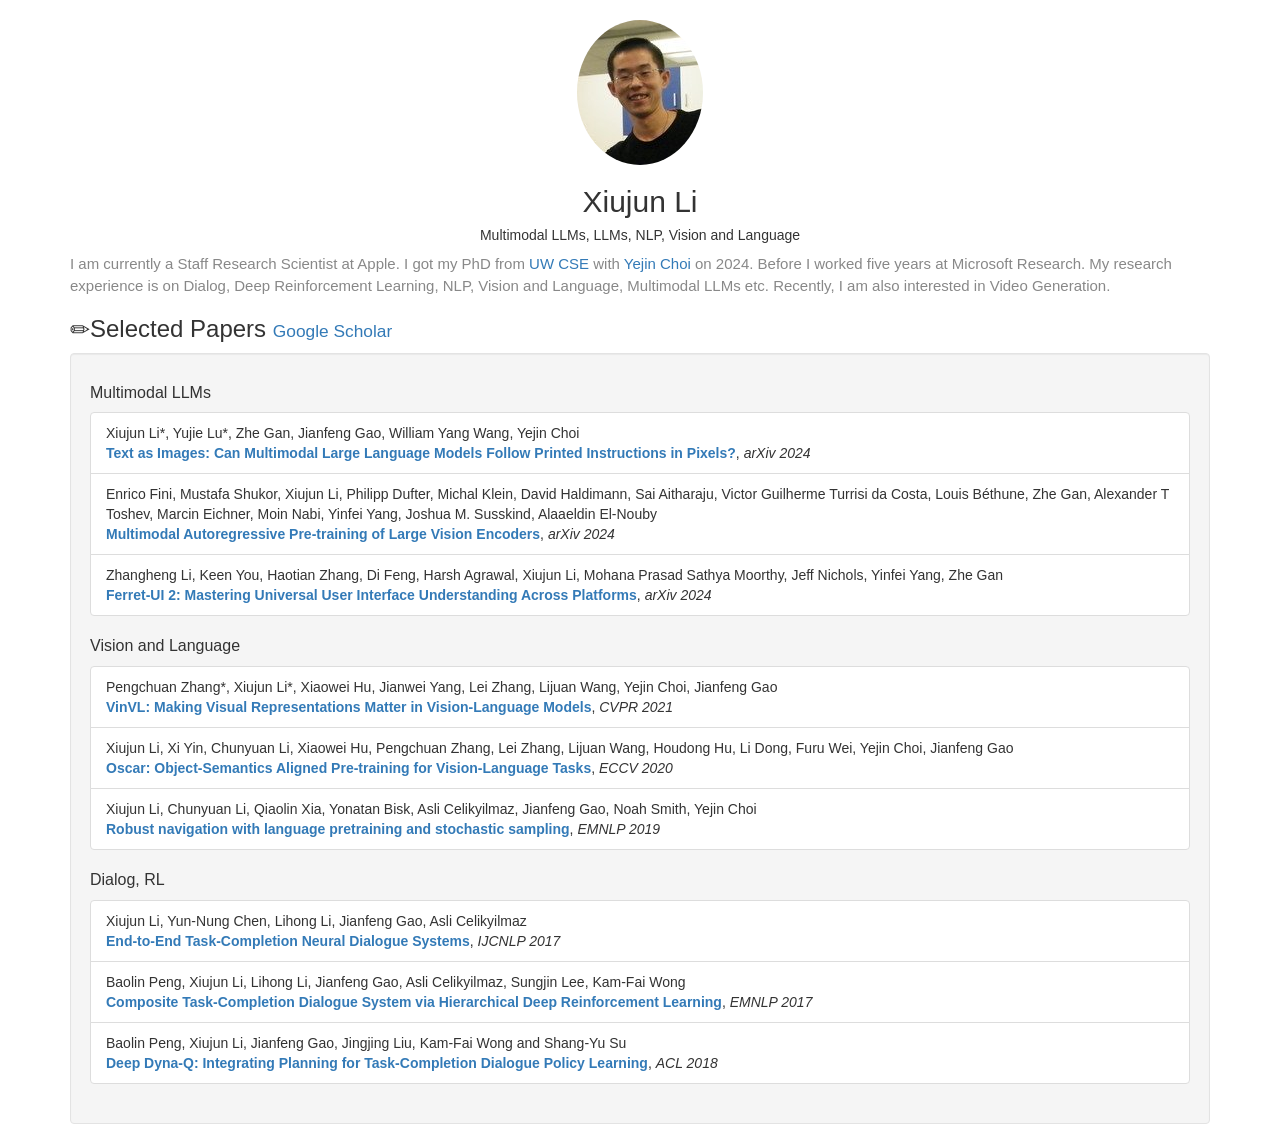
==== index.html @ beac26ab "add aim v2" ====
<!DOCTYPE html>
<html lang="en">
	<head>
		<meta http-equiv="Content-Type" content="text/html; charset=UTF-8">
    	<meta charset="utf-8">
    	<meta http-equiv="X-UA-Compatible" content="IE=edge">
    	<meta name="viewport" content="width=device-width, initial-scale=1">
    	<meta name="description" content="Xiujun Li">
    	<meta name="author" content="Xiujun Li">

    	<title>Xiujun Li</title>
		
    	<link href="./css/bootstrap.min.css" rel="stylesheet">
    	<link rel="stylesheet" href="./css/font-awesome.css">
    	<link rel="stylesheet" href="./css/bootstrap-social.css">
  	</head>
  
  <body>
    <div class="container">
      <h2 class="text-center">
	  <img src="./imgs/index_circle.png" class="img-circle" alt="Xiujun Li">
      </h2>
      
     
      <h2 class="text-center">Xiujun Li</h2>
      
      <!-- h4 class="text-center">
          Deep Learning, Deep Reinforcement Learning
      </h4 -->
      
      <h5 class="text-center">
          Multimodal LLMs, LLMs, NLP, Vision and Language
      </h5>
      
      
      <!-- h5 class="text-center" style='color:#888; font-weight:normal;'>
      	I am working at <a href="https://www.microsoft.com/en-us/research/lab/microsoft-research-ai/" target="_blank">MSR AI</a>, and <a href="https://www.cs.washington.edu/research/nlp" target="_blank">UW CSE</a> with <a href="https://homes.cs.washington.edu/~yejin/" target="_blank">Yejin Choi</a>.
      </h5 -->

      <!-- h5 class="text-center" style='color:#888; font-weight:normal; font-size:15px;'>
        I am currently a Staff Research Scientist at Apple. I got my PhD from <a href="https://www.cs.washington.edu/research/nlp" target="_blank">UW CSE</a> with <a href="https://homes.cs.washington.edu/~yejin/" target="_blank">Yejin Choi</a>. I am also actively serving as an area chair for ACL, EMNLP and ARR. 
      </h5 -->

      <!-- p style='color:#888; font-weight:normal; font-size:15px;'>
        I am currently a Staff Research Scientist at Apple. I got my PhD from <a href="https://www.cs.washington.edu/research/nlp" target="_blank">UW CSE</a> with <a href="https://homes.cs.washington.edu/~yejin/" target="_blank">Yejin Choi</a>. 
      </p -->

      <p style='color:#888; font-weight:normal; font-size:15px;'>
        I am currently a Staff Research Scientist at Apple. I got my PhD from <a href="https://www.cs.washington.edu/research/nlp" target="_blank">UW CSE</a> with <a href="https://homes.cs.washington.edu/~yejin/" target="_blank">Yejin Choi</a> on 2024. Before I worked five years at Microsoft Research. My research experience is on Dialog, Deep Reinforcement Learning, NLP, Vision and Language, Multimodal LLMs etc. Recently, I am also interested in Video Generation.
      </p>

      <!-- p style='color:#888; font-weight:normal; font-size:15px;'>
        <br/>
      </p -->

      <!-- h5 class="text-center" style='color:#888; font-weight:normal;'><a href="https://scholar.google.com/citations?user=SW_WaQ0AAAAJ&hl=en" target="_blank">Google Scholar</a>
      </h5 -->

      <h3><span class="glyphicon glyphicon-pencil"></span>Selected Papers <span style="font-size:13pt"><a href="https://scholar.google.com/citations?user=SW_WaQ0AAAAJ&hl=en" target="_blank">Google Scholar</a></span>
      </h3>

      <div class="well">
        <h4><span style="font-size:12pt">Multimodal LLMs</span>
        </h4>

        <!-- <span style="font-size:10pt">Impact: OSCAR+ is the current SoTA on seven downstream tasks, and also No.1 on three public leaderboards (VQA, Image Captioning, and NoCaps).</span> -->
        <!-- <span style="font-size:10pt">Impact: Oscar is widely used in several Microsoft products.</span> -->
        <!-- <span style="font-size:10pt">Impact: SoTA (75.5% Top1 accuracy) on linear classification on ImageNet.</span> -->
        
        <ul class="list-group">
          <li class="list-group-item">
            Xiujun Li*, Yujie Lu*, Zhe Gan, Jianfeng Gao, William Yang Wang, Yejin Choi<br>
            <strong class="text-primary"><a href="https://arxiv.org/abs/2311.17647" target="_blank">Text as Images: Can Multimodal Large Language Models Follow Printed Instructions in Pixels?</a></strong>,
            <em>arXiv 2024</em><br>
          </li>
          <li class="list-group-item">
            Enrico Fini, Mustafa Shukor, Xiujun Li, Philipp Dufter, Michal Klein, David Haldimann, Sai Aitharaju, Victor Guilherme Turrisi da Costa, Louis Béthune, Zhe Gan, Alexander T Toshev, Marcin Eichner, Moin Nabi, Yinfei Yang, Joshua M. Susskind, Alaaeldin El-Nouby<br>
            <strong class="text-primary"><a href="https://arxiv.org/abs/2411.14402" target="_blank">Multimodal Autoregressive Pre-training of Large Vision Encoders</a></strong>,
            <em>arXiv 2024</em><br>
          </li>
          <li class="list-group-item">
            Zhangheng Li, Keen You, Haotian Zhang, Di Feng, Harsh Agrawal, Xiujun Li, Mohana Prasad Sathya Moorthy, Jeff Nichols, Yinfei Yang, Zhe Gan<br>
            <strong class="text-primary"><a href="https://arxiv.org/abs/2410.18967" target="_blank">Ferret-UI 2: Mastering Universal User Interface Understanding Across Platforms</a></strong>,
            <em>arXiv 2024</em><br>
          </li>
        </ul>

        <h4><span style="font-size:12pt">Vision and Language</span>
        </h4>

        <!-- <span style="font-size:10pt">Impact: OSCAR+ is the current SoTA on seven downstream tasks, and also No.1 on three public leaderboards (VQA, Image Captioning, and NoCaps).</span> -->
        <!-- <span style="font-size:10pt">Impact: Oscar is widely used in several Microsoft products.</span> -->
        <!-- <span style="font-size:10pt">Impact: SoTA (75.5% Top1 accuracy) on linear classification on ImageNet.</span> -->
        
        <ul class="list-group">
          <!-- li class="list-group-item">
            Xiujun Li*, Yujie Lu*, Zhe Gan, Jianfeng Gao, William Yang Wang, Yejin Choi<br>
            <strong class="text-primary"><a href="https://arxiv.org/abs/2311.17647" target="_blank">Text as Images: Can Multimodal Large Language Models Follow Printed Instructions in Pixels?</a></strong>,
            <em>2024</em><br>
          </li -->
          <li class="list-group-item">
            Pengchuan Zhang*, Xiujun Li*, Xiaowei Hu, Jianwei Yang, Lei Zhang, Lijuan Wang, Yejin Choi, Jianfeng Gao<br>
            <strong class="text-primary"><a href="https://arxiv.org/abs/2101.00529" target="_blank">VinVL: Making Visual Representations Matter in Vision-Language Models</a></strong>,
            <em>CVPR 2021</em><br>
          </li>
          <li class="list-group-item">
            Xiujun Li, Xi Yin, Chunyuan Li, Xiaowei Hu, Pengchuan Zhang, Lei Zhang, Lijuan Wang, Houdong Hu, Li Dong, Furu Wei, Yejin Choi, Jianfeng Gao<br>
            <strong class="text-primary"><a href="http://arxiv.org/abs/2004.06165" target="_blank">Oscar: Object-Semantics Aligned Pre-training for Vision-Language Tasks</a></strong>,
            <em>ECCV 2020</em><br>
          </li>
          <li class="list-group-item">
            Xiujun Li, Chunyuan Li, Qiaolin Xia, Yonatan Bisk, Asli Celikyilmaz, Jianfeng Gao, Noah Smith, Yejin Choi<br>
            <strong class="text-primary"><a href="http://arxiv.org/abs/2004.06165" target="_blank">Robust navigation with language pretraining and stochastic sampling</a></strong>,
            <em>EMNLP 2019</em><br>
          </li>
          <!-- li class="list-group-item">
            Chunyuan Li, Xiujun Li, Lei Zhang, Baolin Peng, Jianfeng Gao<br>
            <strong class="text-primary"><a href="https://arxiv.org/abs/2012.13493" target="_blank">Self-supervised Pre-training with Hard Examples Improves Visual Representations</a></strong>,
            <em>2020</em><br>
          </li -->
        </ul>

        <h4><span style="font-size:12pt">Dialog, RL</span>
        </h4>

        <ul class="list-group">
          <li class="list-group-item">
            Xiujun Li, Yun-Nung Chen, Lihong Li, Jianfeng Gao, Asli Celikyilmaz<br>
            <strong class="text-primary"><a href="http://aclweb.org/anthology/I17-1074" target="_blank">End-to-End Task-Completion Neural Dialogue Systems</a></strong>,
            <em>IJCNLP 2017</em>
          </li>
          <li class="list-group-item">
            Baolin Peng, Xiujun Li, Lihong Li, Jianfeng Gao, Asli Celikyilmaz, Sungjin Lee, Kam-Fai Wong<br>
            <strong class="text-primary"><a href="https://arxiv.org/abs/1704.03084" target="_blank">Composite Task-Completion Dialogue System via Hierarchical Deep Reinforcement Learning</a></strong>,
            <em>EMNLP 2017</em>
          </li>
          <li class="list-group-item">
            Baolin Peng, Xiujun Li, Jianfeng Gao, Jingjing Liu, Kam-Fai Wong and Shang-Yu Su<br>
            <strong class="text-primary"><a href="https://arxiv.org/abs/1801.06176" target="_blank">Deep Dyna-Q: Integrating Planning for Task-Completion Dialogue Policy Learning</a></strong>,
            <em>ACL 2018</em>
          </li>
        </ul>
      </div>

     
    <!-- Placed at the end of the document so the pages load faster -->
    <script src="https://ajax.googleapis.com/ajax/libs/jquery/1.11.2/jquery.min.js"></script>
    <script src="./css/bootstrap.min.js"></script>
  
<object id="__symantecPKIClientMessenger" style="display: none;"></object><span id="__symantecPKIClientDetector" style="display: none;">__PRESENT</span></body></html>
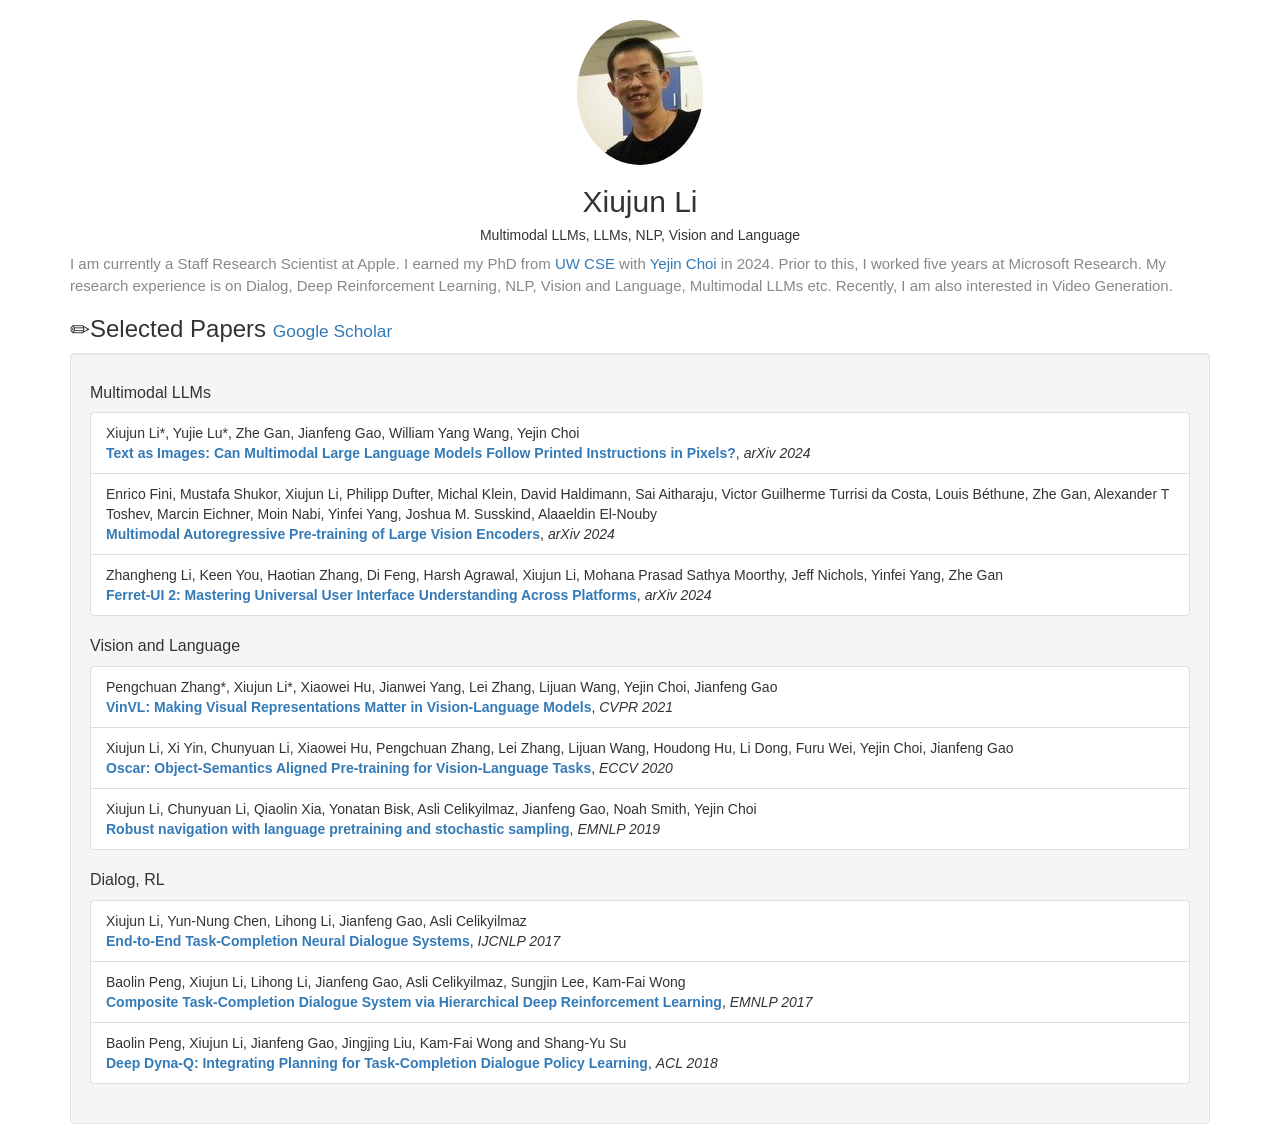
==== commit 2a0dc864: "fix" ====
--- a/index.html
+++ b/index.html
@@ -46,7 +46,7 @@
       </p -->
 
       <p style='color:#888; font-weight:normal; font-size:15px;'>
-        I am currently a Staff Research Scientist at Apple. I got my PhD from <a href="https://www.cs.washington.edu/research/nlp" target="_blank">UW CSE</a> with <a href="https://homes.cs.washington.edu/~yejin/" target="_blank">Yejin Choi</a> on 2024. Before I worked five years at Microsoft Research. My research experience is on Dialog, Deep Reinforcement Learning, NLP, Vision and Language, Multimodal LLMs etc. Recently, I am also interested in Video Generation.
+        I am currently a Staff Research Scientist at Apple. I earned my PhD from <a href="https://www.cs.washington.edu/research/nlp" target="_blank">UW CSE</a> with <a href="https://homes.cs.washington.edu/~yejin/" target="_blank">Yejin Choi</a> in 2024. Prior to this, I worked five years at Microsoft Research. My research experience is on Dialog, Deep Reinforcement Learning, NLP, Vision and Language, Multimodal LLMs etc. Recently, I am also interested in Video Generation.
       </p>
 
       <!-- p style='color:#888; font-weight:normal; font-size:15px;'>
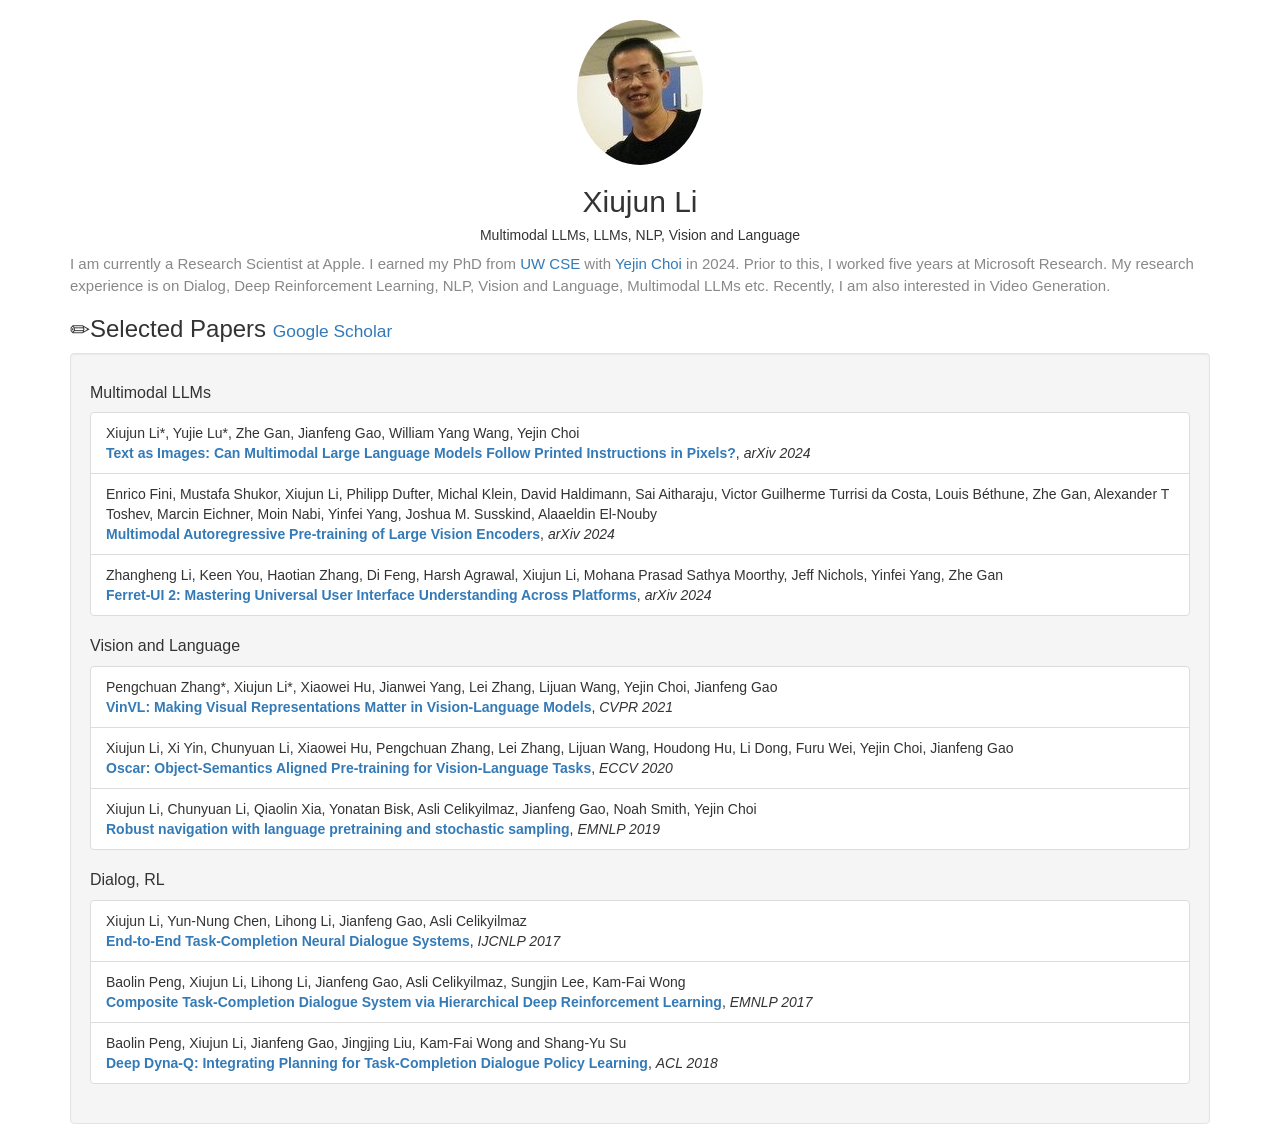
==== commit 88bc3d06: "refine" ====
--- a/index.html
+++ b/index.html
@@ -46,7 +46,7 @@
       </p -->
 
       <p style='color:#888; font-weight:normal; font-size:15px;'>
-        I am currently a Staff Research Scientist at Apple. I earned my PhD from <a href="https://www.cs.washington.edu/research/nlp" target="_blank">UW CSE</a> with <a href="https://homes.cs.washington.edu/~yejin/" target="_blank">Yejin Choi</a> in 2024. Prior to this, I worked five years at Microsoft Research. My research experience is on Dialog, Deep Reinforcement Learning, NLP, Vision and Language, Multimodal LLMs etc. Recently, I am also interested in Video Generation.
+        I am currently a Research Scientist at Apple. I earned my PhD from <a href="https://www.cs.washington.edu/research/nlp" target="_blank">UW CSE</a> with <a href="https://homes.cs.washington.edu/~yejin/" target="_blank">Yejin Choi</a> in 2024. Prior to this, I worked five years at Microsoft Research. My research experience is on Dialog, Deep Reinforcement Learning, NLP, Vision and Language, Multimodal LLMs etc. Recently, I am also interested in Video Generation.
       </p>
 
       <!-- p style='color:#888; font-weight:normal; font-size:15px;'>
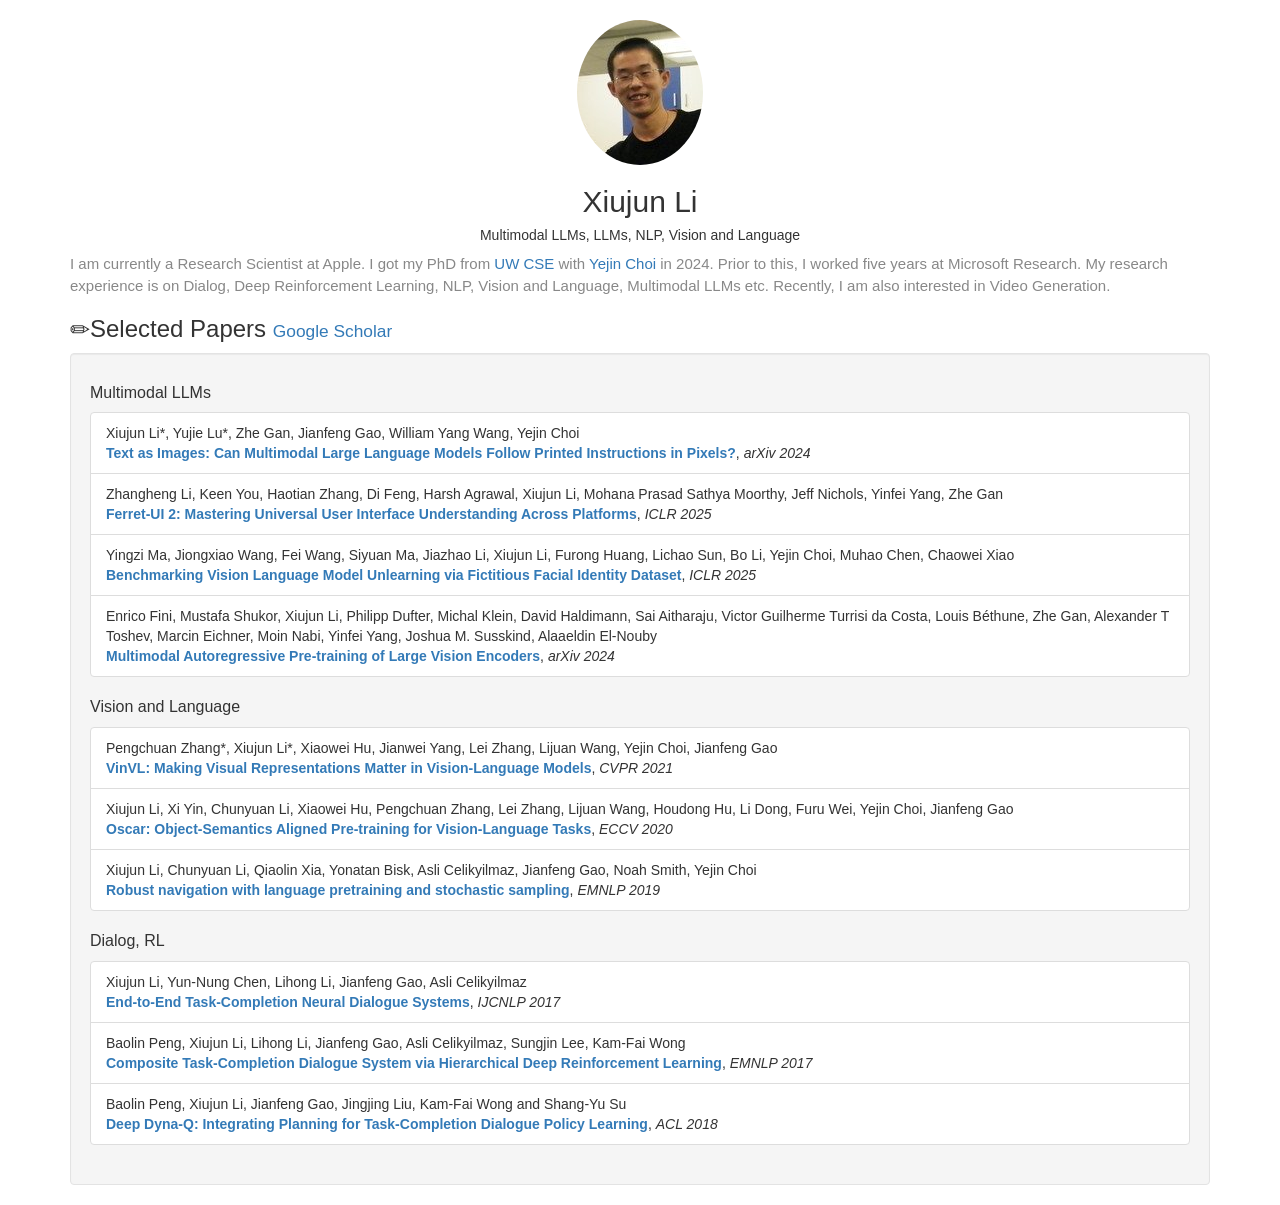
==== commit 2c60ba50: "update papers" ====
--- a/index.html
+++ b/index.html
@@ -46,7 +46,7 @@
       </p -->
 
       <p style='color:#888; font-weight:normal; font-size:15px;'>
-        I am currently a Research Scientist at Apple. I earned my PhD from <a href="https://www.cs.washington.edu/research/nlp" target="_blank">UW CSE</a> with <a href="https://homes.cs.washington.edu/~yejin/" target="_blank">Yejin Choi</a> in 2024. Prior to this, I worked five years at Microsoft Research. My research experience is on Dialog, Deep Reinforcement Learning, NLP, Vision and Language, Multimodal LLMs etc. Recently, I am also interested in Video Generation.
+        I am currently a Research Scientist at Apple. I got my PhD from <a href="https://www.cs.washington.edu/research/nlp" target="_blank">UW CSE</a> with <a href="https://homes.cs.washington.edu/~yejin/" target="_blank">Yejin Choi</a> in 2024. Prior to this, I worked five years at Microsoft Research. My research experience is on Dialog, Deep Reinforcement Learning, NLP, Vision and Language, Multimodal LLMs etc. Recently, I am also interested in Video Generation.
       </p>
 
       <!-- p style='color:#888; font-weight:normal; font-size:15px;'>
@@ -74,13 +74,18 @@
             <em>arXiv 2024</em><br>
           </li>
           <li class="list-group-item">
+            Zhangheng Li, Keen You, Haotian Zhang, Di Feng, Harsh Agrawal, Xiujun Li, Mohana Prasad Sathya Moorthy, Jeff Nichols, Yinfei Yang, Zhe Gan<br>
+            <strong class="text-primary"><a href="https://arxiv.org/abs/2410.18967" target="_blank">Ferret-UI 2: Mastering Universal User Interface Understanding Across Platforms</a></strong>,
+            <em>ICLR 2025</em><br>
+          </li>
+          <li class="list-group-item">
+            Yingzi Ma, Jiongxiao Wang, Fei Wang, Siyuan Ma, Jiazhao Li, Xiujun Li, Furong Huang, Lichao Sun, Bo Li, Yejin Choi, Muhao Chen, Chaowei Xiao<br>
+            <strong class="text-primary"><a href="https://arxiv.org/abs/2410.18967" target="_blank">Benchmarking Vision Language Model Unlearning via Fictitious Facial Identity Dataset</a></strong>,
+            <em>ICLR 2025</em><br>
+          </li>
+          <li class="list-group-item">
             Enrico Fini, Mustafa Shukor, Xiujun Li, Philipp Dufter, Michal Klein, David Haldimann, Sai Aitharaju, Victor Guilherme Turrisi da Costa, Louis Béthune, Zhe Gan, Alexander T Toshev, Marcin Eichner, Moin Nabi, Yinfei Yang, Joshua M. Susskind, Alaaeldin El-Nouby<br>
             <strong class="text-primary"><a href="https://arxiv.org/abs/2411.14402" target="_blank">Multimodal Autoregressive Pre-training of Large Vision Encoders</a></strong>,
-            <em>arXiv 2024</em><br>
-          </li>
-          <li class="list-group-item">
-            Zhangheng Li, Keen You, Haotian Zhang, Di Feng, Harsh Agrawal, Xiujun Li, Mohana Prasad Sathya Moorthy, Jeff Nichols, Yinfei Yang, Zhe Gan<br>
-            <strong class="text-primary"><a href="https://arxiv.org/abs/2410.18967" target="_blank">Ferret-UI 2: Mastering Universal User Interface Understanding Across Platforms</a></strong>,
             <em>arXiv 2024</em><br>
           </li>
         </ul>
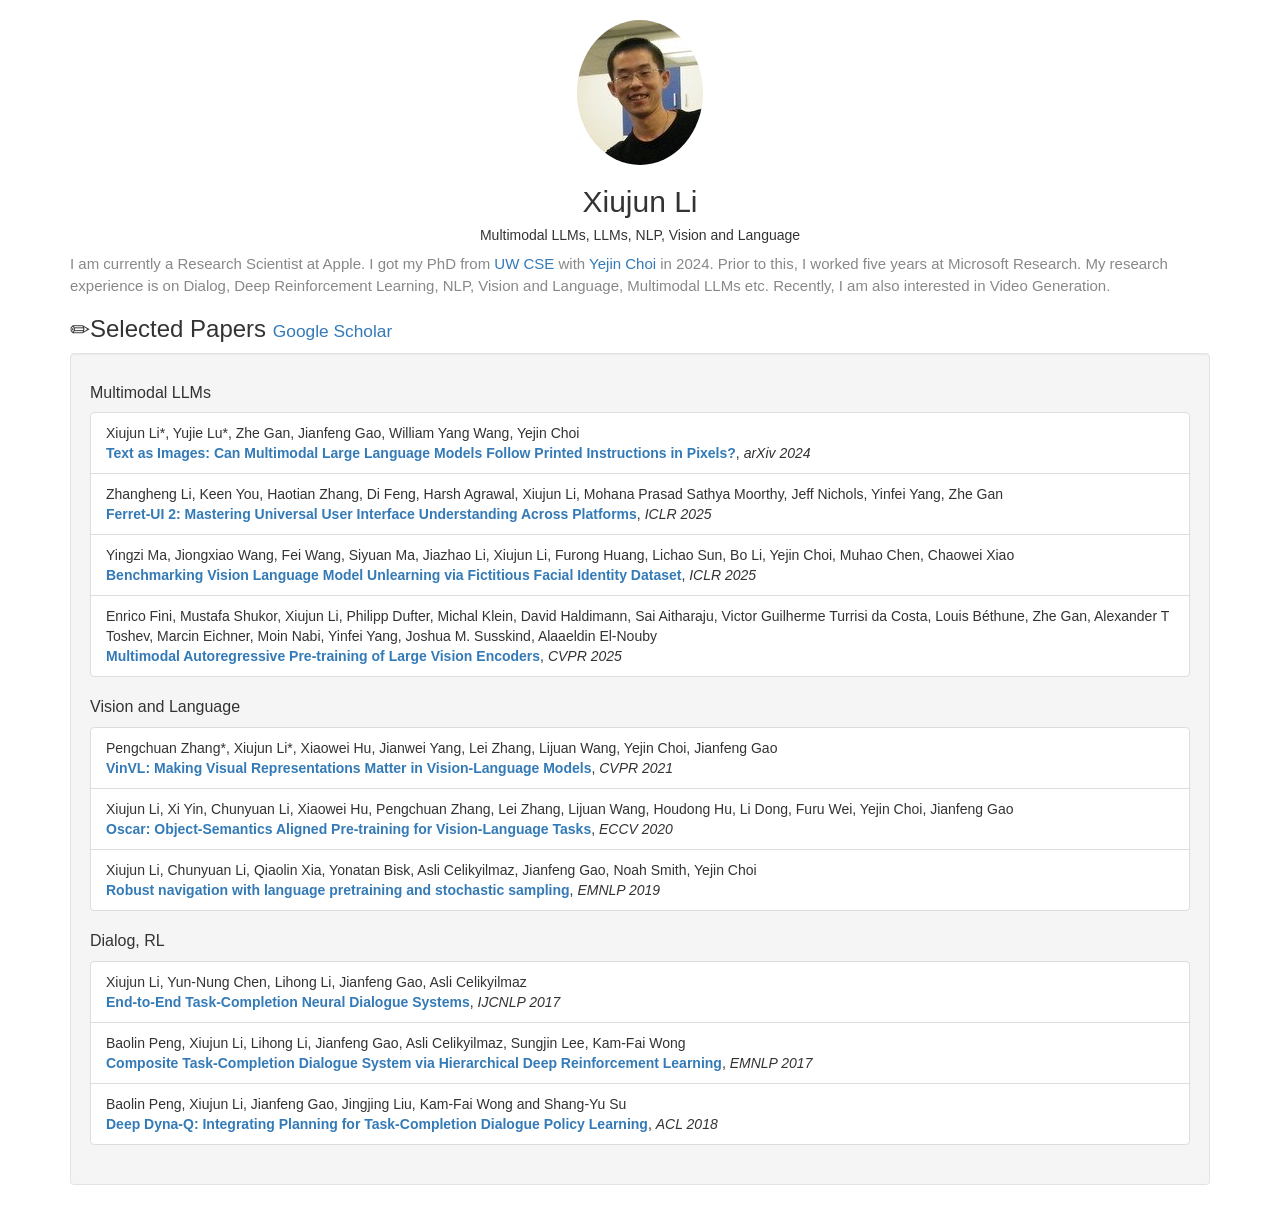
==== commit f50822a7: "update aim" ====
--- a/index.html
+++ b/index.html
@@ -80,13 +80,13 @@
           </li>
           <li class="list-group-item">
             Yingzi Ma, Jiongxiao Wang, Fei Wang, Siyuan Ma, Jiazhao Li, Xiujun Li, Furong Huang, Lichao Sun, Bo Li, Yejin Choi, Muhao Chen, Chaowei Xiao<br>
-            <strong class="text-primary"><a href="https://arxiv.org/abs/2410.18967" target="_blank">Benchmarking Vision Language Model Unlearning via Fictitious Facial Identity Dataset</a></strong>,
+            <strong class="text-primary"><a href="https://arxiv.org/abs/2411.03554" target="_blank">Benchmarking Vision Language Model Unlearning via Fictitious Facial Identity Dataset</a></strong>,
             <em>ICLR 2025</em><br>
           </li>
           <li class="list-group-item">
             Enrico Fini, Mustafa Shukor, Xiujun Li, Philipp Dufter, Michal Klein, David Haldimann, Sai Aitharaju, Victor Guilherme Turrisi da Costa, Louis Béthune, Zhe Gan, Alexander T Toshev, Marcin Eichner, Moin Nabi, Yinfei Yang, Joshua M. Susskind, Alaaeldin El-Nouby<br>
             <strong class="text-primary"><a href="https://arxiv.org/abs/2411.14402" target="_blank">Multimodal Autoregressive Pre-training of Large Vision Encoders</a></strong>,
-            <em>arXiv 2024</em><br>
+            <em>CVPR 2025</em><br>
           </li>
         </ul>
 
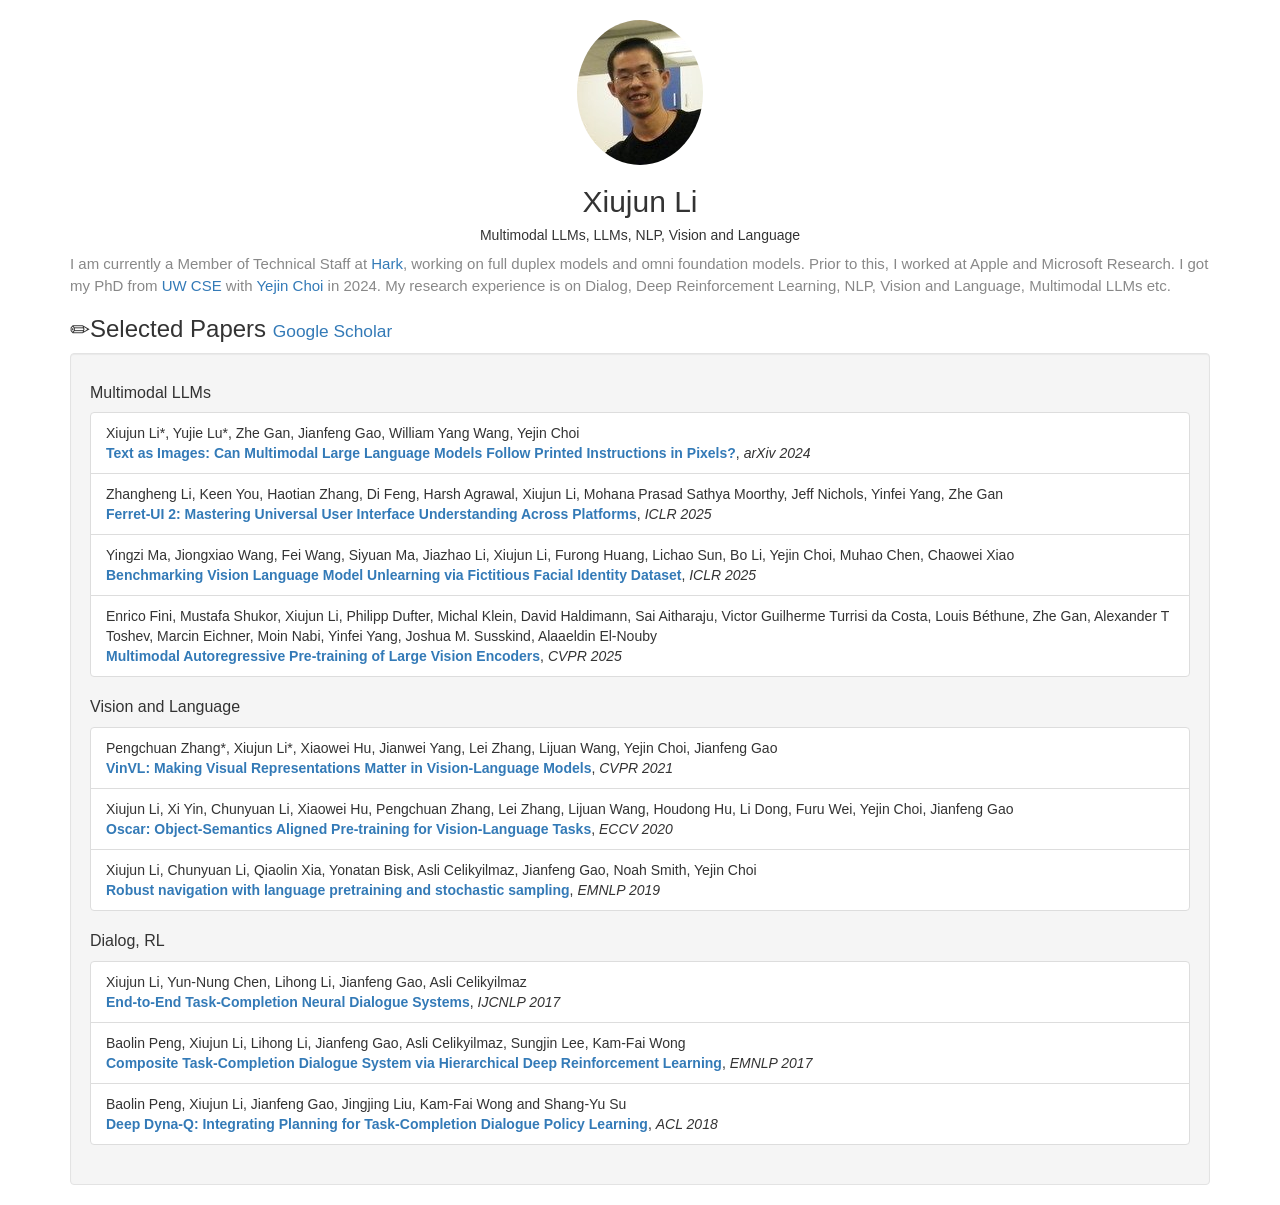
==== commit 005789c0: "new udpate" ====
--- a/index.html
+++ b/index.html
@@ -45,8 +45,12 @@
         I am currently a Staff Research Scientist at Apple. I got my PhD from <a href="https://www.cs.washington.edu/research/nlp" target="_blank">UW CSE</a> with <a href="https://homes.cs.washington.edu/~yejin/" target="_blank">Yejin Choi</a>. 
       </p -->
 
+      <!-- p style='color:#888; font-weight:normal; font-size:15px;'>
+        I am currently a Research Scientist at Apple. Prior to this, I worked five years at Microsoft Research. I got my PhD from <a href="https://www.cs.washington.edu/research/nlp" target="_blank">UW CSE</a> with <a href="https://yejinc.github.io" target="_blank">Yejin Choi</a> in 2024. My research experience is on Dialog, Deep Reinforcement Learning, NLP, Vision and Language, Multimodal LLMs etc. 
+      </p -->
+
       <p style='color:#888; font-weight:normal; font-size:15px;'>
-        I am currently a Research Scientist at Apple. I got my PhD from <a href="https://www.cs.washington.edu/research/nlp" target="_blank">UW CSE</a> with <a href="https://homes.cs.washington.edu/~yejin/" target="_blank">Yejin Choi</a> in 2024. Prior to this, I worked five years at Microsoft Research. My research experience is on Dialog, Deep Reinforcement Learning, NLP, Vision and Language, Multimodal LLMs etc. Recently, I am also interested in Video Generation.
+        I am currently a Member of Technical Staff at <a href="https://hark.com/" target="_blank">Hark</a>, working on full duplex models and omni foundation models. Prior to this, I worked at Apple and Microsoft Research. I got my PhD from <a href="https://www.cs.washington.edu/research/nlp" target="_blank">UW CSE</a> with <a href="https://yejinc.github.io" target="_blank">Yejin Choi</a> in 2024.  My research experience is on Dialog, Deep Reinforcement Learning, NLP, Vision and Language, Multimodal LLMs etc. 
       </p>
 
       <!-- p style='color:#888; font-weight:normal; font-size:15px;'>
